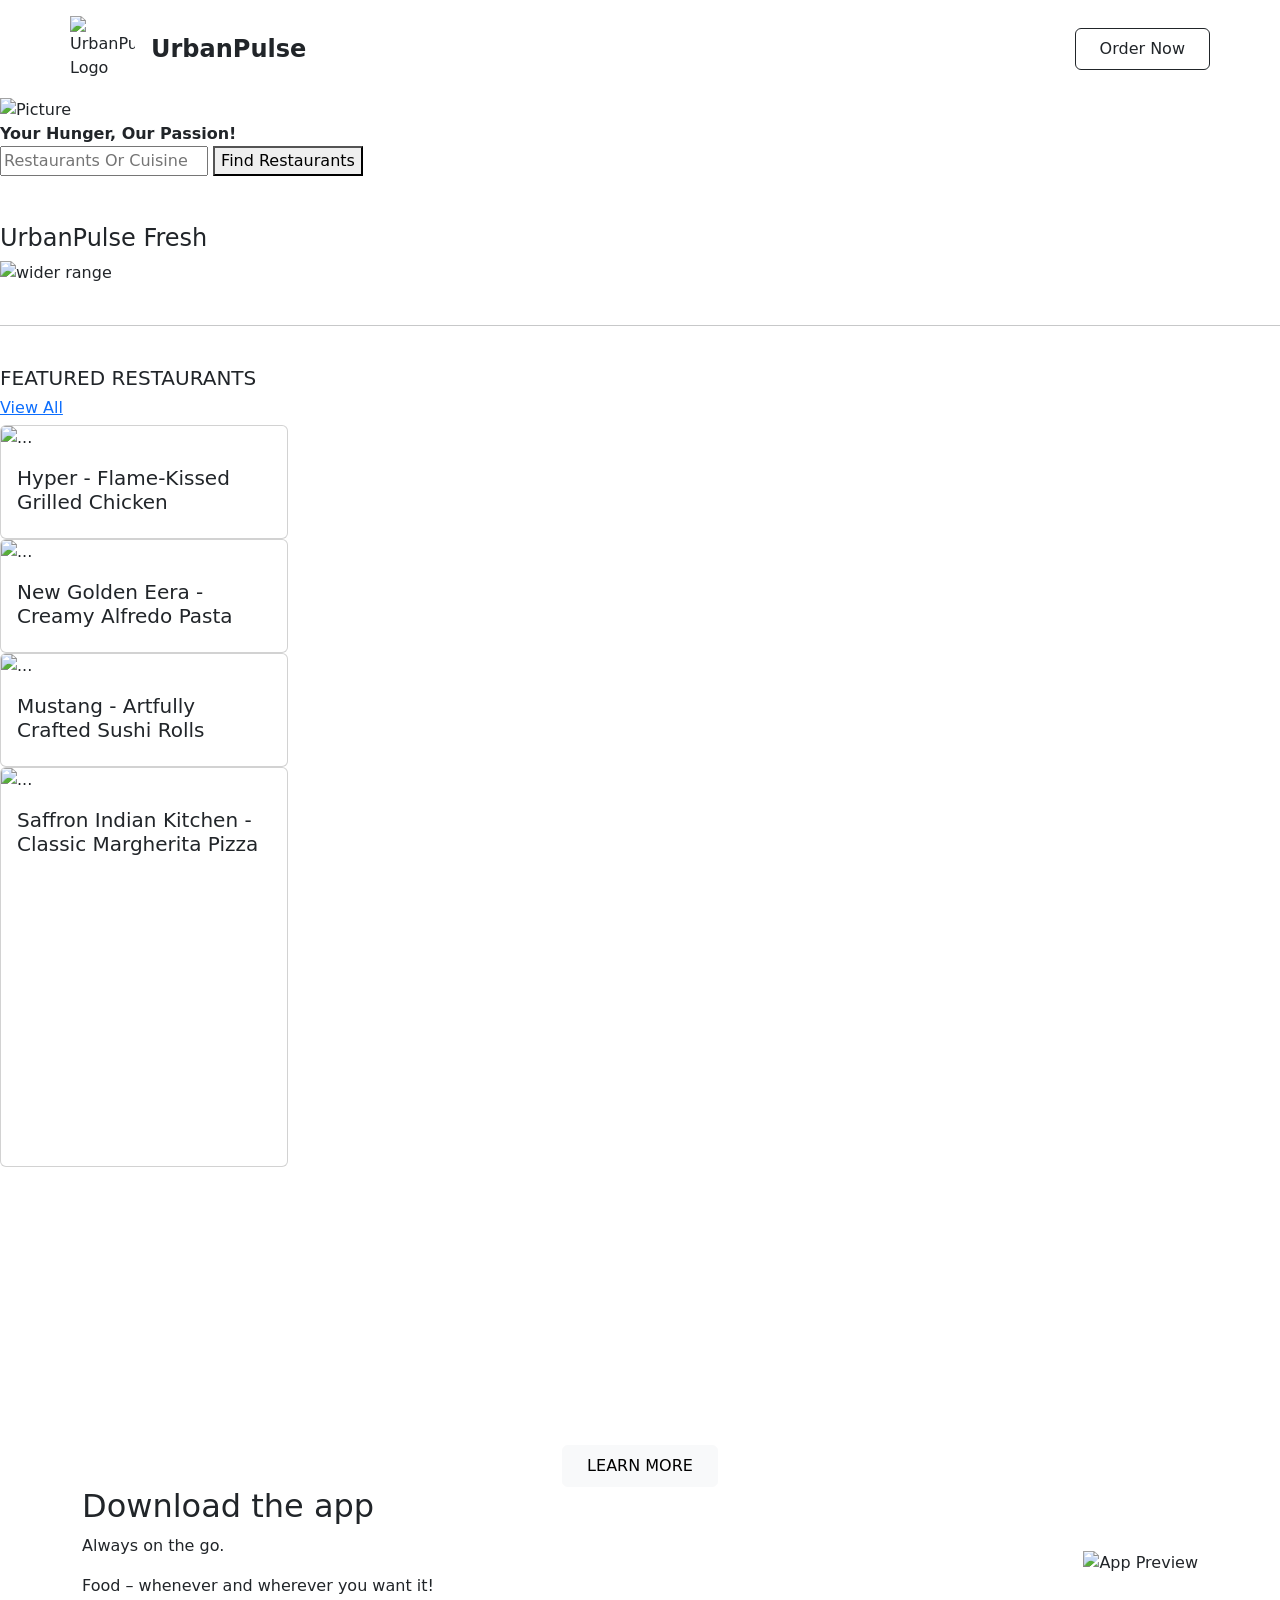
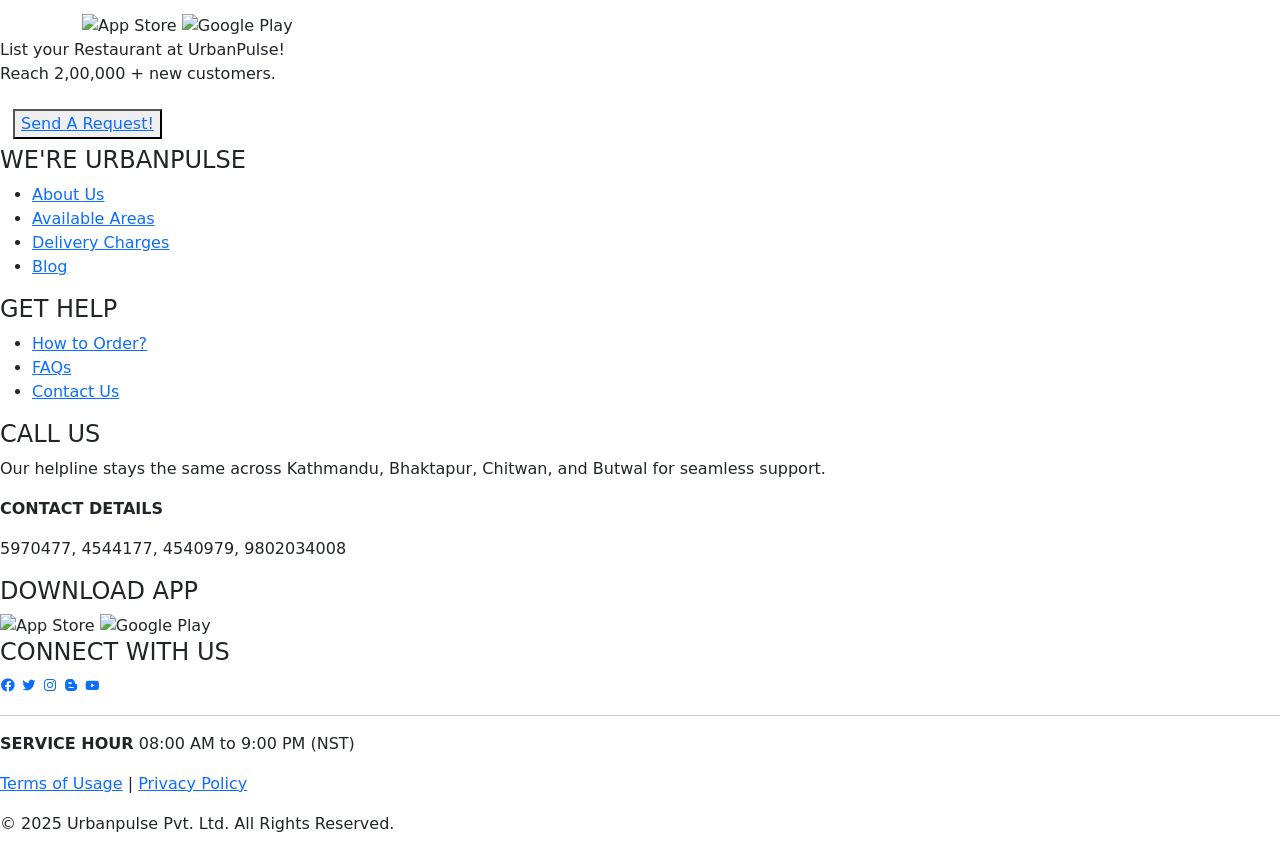
==== index.html @ a92805ea "push" ====
<!DOCTYPE html>
<html lang="en">

<head>
  <meta charset="UTF-8">
  <meta name="viewport" content="width=device-width, initial-scale=1.0">
  <title>UrbanPulse</title>
  <link rel="stylesheet" href="style.css">

  <!-- Box Icons CDN -->
  <link href='https://unpkg.com/boxicons@2.1.4/css/boxicons.min.css' rel='stylesheet'>

  <!-- Bootstrap CSS -->
  <link href="https://cdn.jsdelivr.net/npm/bootstrap@5.3.3/dist/css/bootstrap.min.css" rel="stylesheet"
    integrity="sha384-QWTKZyjpPEjISv5WaRU9OFeRpok6YctnYmDr5pNlyT2bRjXh0JMhjY6hW+ALEwIH" crossorigin="anonymous">

  <!-- Google Fonts: Winky Sans -->
  <link rel="preconnect" href="https://fonts.googleapis.com">
  <link rel="preconnect" href="https://fonts.gstatic.com" crossorigin>
  <link href="https://fonts.googleapis.com/css2?family=Winky+Sans:ital,wght@0,300..900;1,300..900&display=swap"
    rel="stylesheet">
</head>

<body>

  <!-- Header/Navbar Start -->
  <header class="headd">
    <div class="navbar container d-flex justify-content-between align-items-center py-3">
      <div class="logo d-flex align-items-center gap-3">
        <img src="img/up.png" alt="UrbanPulse Logo" style="height: 65px; width: 65px;">
        <span class="fw-bold fs-4 text-dark">UrbanPulse</span>
      </div>
      <a href="ordernow.php" class="btn btn-outline-dark px-4 py-2 text-decoration-none">Order Now</a>
    </div>
  </header>
  <!-- Header/Navbar End -->

  <!-- Hero Section with Search Input -->
  <div class="picsearch">
    <img src="img/pic1.jpg" alt="Picture">
    <div class="pp">
      <b>Your Hunger, Our Passion!</b>
    </div>
    <div class="text">
      <input type="text" placeholder="Restaurants Or Cuisine">
      <button>Find Restaurants</button>
    </div>
  </div>
  <!-- Hero/Search Section End -->

  <br><br>

  <!-- UrbanPulse Fresh Banner Start -->
  <div class="fresh">
    <h4>UrbanPulse Fresh</h4>
    <div class="choices">
      <img src="img/Untitled.png" alt="wider range">
    </div>
  </div>
  <!-- UrbanPulse Fresh Banner End -->

  <br>
  <hr><br>

  <!-- Featured Restaurants Header -->
  <div class="hee">
    <h5>FEATURED RESTAURANTS</h5>
    <h6><a href="#">View All</a></h6>
  </div>

  <!-- Featured Restaurants Grid Start -->
  <div class="hero">
    <div class="card" style="width: 18rem;">
      <img src="img/restruation.webp" class="card-img-top" alt="...">
      <div class="card-body">
        <h5 class="card-title">Hyper - Flame-Kissed Grilled Chicken</h5>
      </div>
    </div>

    <div class="card" style="width: 18rem;">
      <img src="img/pasta.webp" class="card-img-top" alt="...">
      <div class="card-body">
        <h5 class="card-title">New Golden Eera - Creamy Alfredo Pasta</h5>
      </div>
    </div>

    <div class="card" style="width: 18rem;">
      <img src="img/sushiroll.webp" class="card-img-top" alt="...">
      <div class="card-body">
        <h5 class="card-title">Mustang - Artfully Crafted Sushi Rolls</h5>
      </div>
    </div>

    <div class="card" style="width: 18rem; height: 400px;">
      <img src="img/MargheritaPizza.webp" class="card-img-top" alt="...">
      <div class="card-body">
        <h5 class="card-title">Saffron Indian Kitchen - Classic Margherita Pizza</h5>
      </div>
    </div>
  </div>
  <br><br>
  <!-- Featured Restaurants Grid End -->

  <!-- About Us Section Start -->
  <section class="about-section text-white d-flex align-items-center" id="about">
    <div class="container text-center">
      <h2 class="fw-bold mb-4">About Us</h2>
      <p class="lead">
        UrbanPulse is the fastest, easiest and most convenient way to enjoy the best food of your favourite restaurants
        at home, at the office or wherever you want to.
      </p>
      <p class="lead">
        We know that your time is valuable and sometimes every minute in the day counts. That’s why we deliver! So you
        can
        spend more time doing the things you love.
      </p>
      <a href="#" class="btn btn-light mt-3 px-4 py-2">LEARN MORE</a>
    </div>
  </section>
  <!-- About Us Section End -->

  <!-- Download The App Section Start -->
  <section class="download-app-section">
    <div class="container d-flex align-items-center justify-content-between flex-wrap">
      <!-- Left Side Text Content -->
      <div class="text-content">
        <h2>Download the app</h2>
        <p>Always on the go.</p>
        <p>Food – whenever and wherever you want it!</p>
        <div class="store-buttons">
          <img src="img/appstore.png" alt="App Store">
          <img src="img/googleplay.png" alt="Google Play">
        </div>
      </div>
      <!-- Right Side App Preview -->
      <div class="app-preview">
        <img src="img/app-preview.png" alt="App Preview">
      </div>
    </div>
  </section>
  <!-- Download The App Section End -->

  <!-- List Your Restaurant Call to Action Start -->
  <div class="list">
    <div class="list1">
      <p>List your Restaurant at UrbanPulse! <br>
        Reach 2,00,000 + new customers.</p>
    </div>
    <!-- CTA Button -->
    <div class="btn">
      <button>
        <a href="mailto:support@example.com?subject=Request%20for%20Assistance&body=Hello,%0D%0A%0D%0AI need help with..."
          class="email">
          Send A Request!
        </a>
      </button>
    </div>
  </div>
  <!-- List Your Restaurant Section End -->

  <!-- Footer Start -->
  <footer>
    <div class="footer-container">
      <!-- Column 1 -->
      <div class="footer-column">
        <h4>WE'RE URBANPULSE</h4>
        <ul>
          <li><a href="#">About Us</a></li>
          <li><a href="#">Available Areas</a></li>
          <li><a href="#">Delivery Charges</a></li>
          <li><a href="#">Blog</a></li>
        </ul>
      </div>
      <!-- Column 2 -->
      <div class="footer-column">
        <h4>GET HELP</h4>
        <ul>
          <li><a href="#">How to Order?</a></li>
          <li><a href="#">FAQs</a></li>
          <li><a href="#">Contact Us</a></li>
        </ul>
      </div>
      <!-- Column 3 -->
      <div class="footer-column">
        <h4>CALL US</h4>
        <p>Our helpline stays the same across Kathmandu, Bhaktapur, Chitwan, and Butwal for seamless support.</p>
        <p><strong>CONTACT DETAILS</strong></p>
        <p>5970477, 4544177, 4540979, 9802034008</p>
      </div>
      <!-- Column 4 -->
      <div class="footer-column">
        <h4>DOWNLOAD APP</h4>
        <div class="download-buttons">
          <img src="img/appstore.png" alt="App Store">
          <img src="img/googleplay.png" alt="Google Play">
        </div>
        <h4>CONNECT WITH US</h4>
        <div class="social-icons">
          <a href="https://www.facebook.com/rajan21045/" target="_blank"><i class="bx bxl-facebook-circle"></i></a>
          <a href="#"><i class="bx bxl-twitter"></i></a>
          <a href="#"><i class="bx bxl-instagram"></i></a>
          <a href="https://rajanp21045.blogspot.com/" target="_blank"><i class="bx bxl-blogger"></i></a>
          <a href="https://www.youtube.com/@prabinpoudel8320" target="_blank"><i class="bx bxl-youtube"></i></a>
        </div>
      </div>
    </div>

    <hr>

    <!-- Footer Bottom -->
    <div class="footer-bottom">
      <p><strong>SERVICE HOUR</strong> 08:00 AM to 9:00 PM (NST)</p>
      <p><a href="#">Terms of Usage</a> | <a href="#">Privacy Policy</a></p>
      <p>© 2025 Urbanpulse Pvt. Ltd. All Rights Reserved.</p>
    </div>
  </footer>
  <!-- Footer End -->

  <!-- JavaScript -->
  <script src="script.js"></script>
</body>

</html>
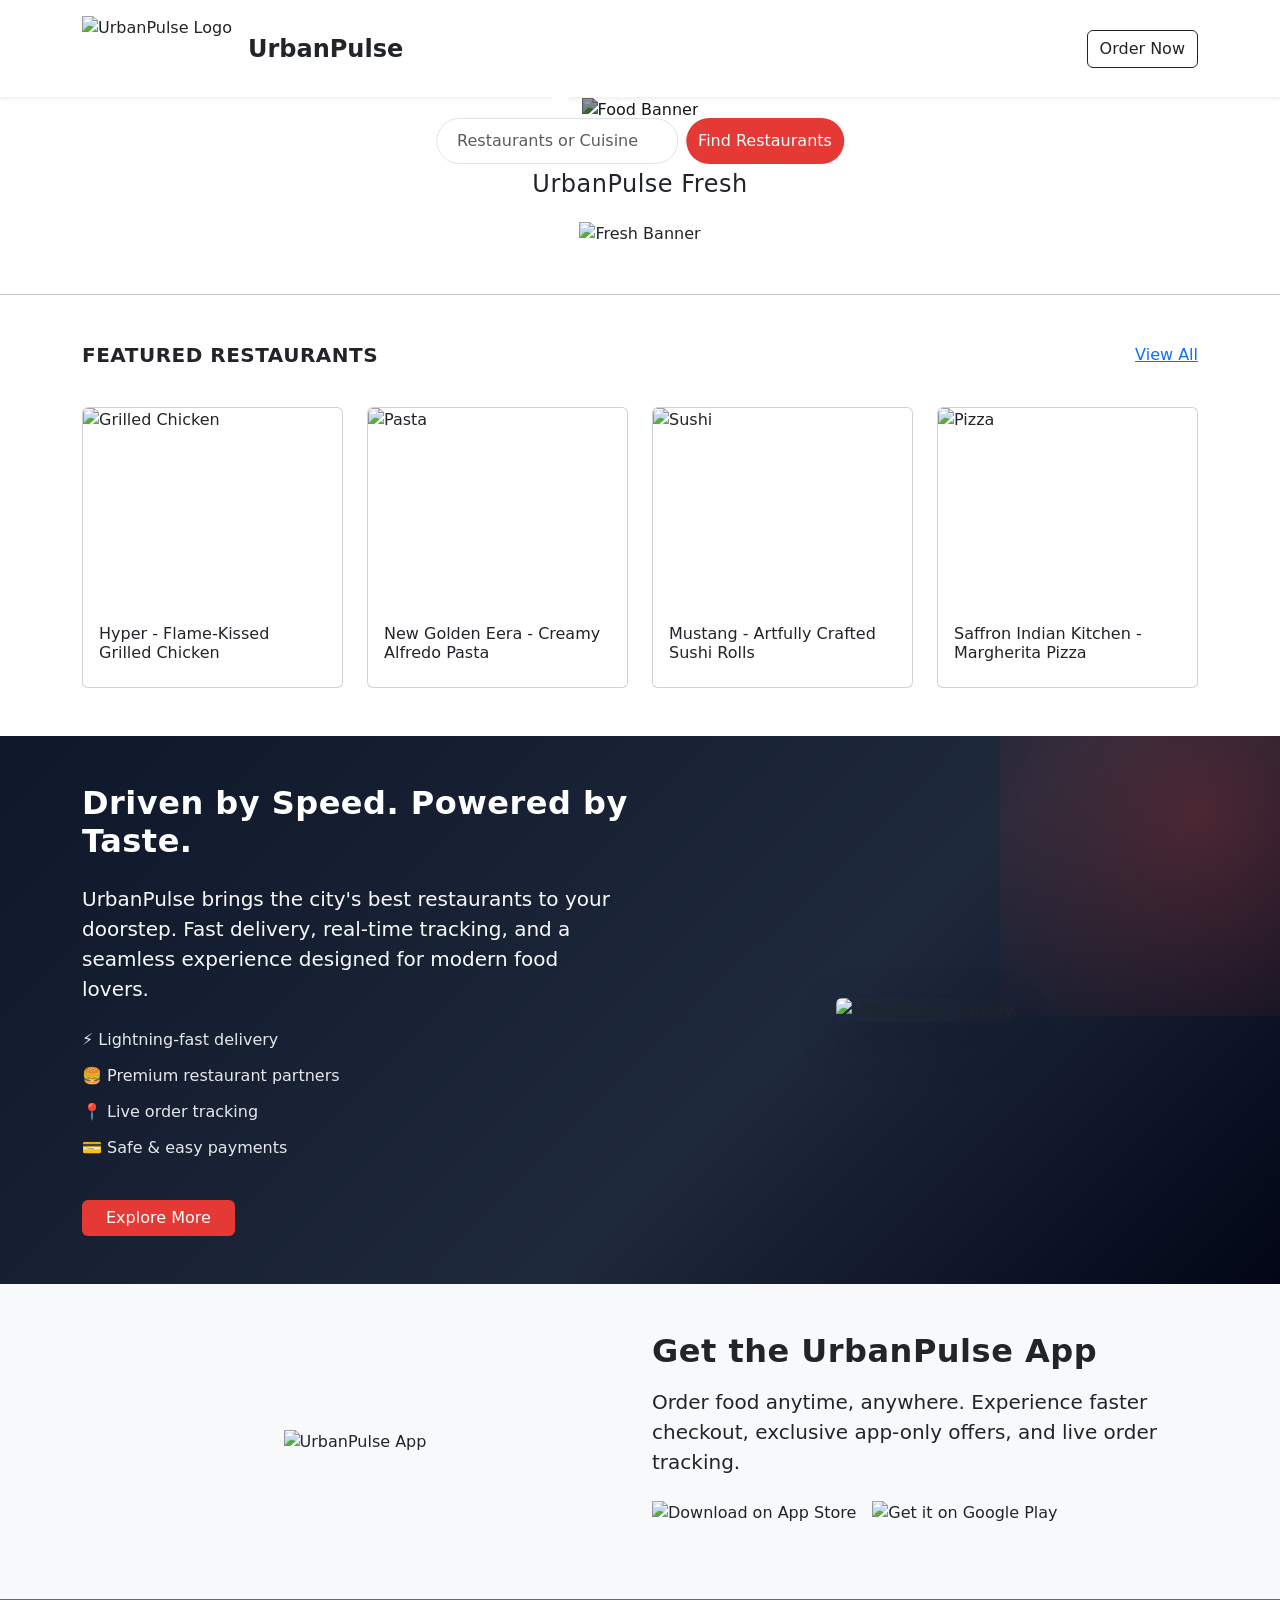
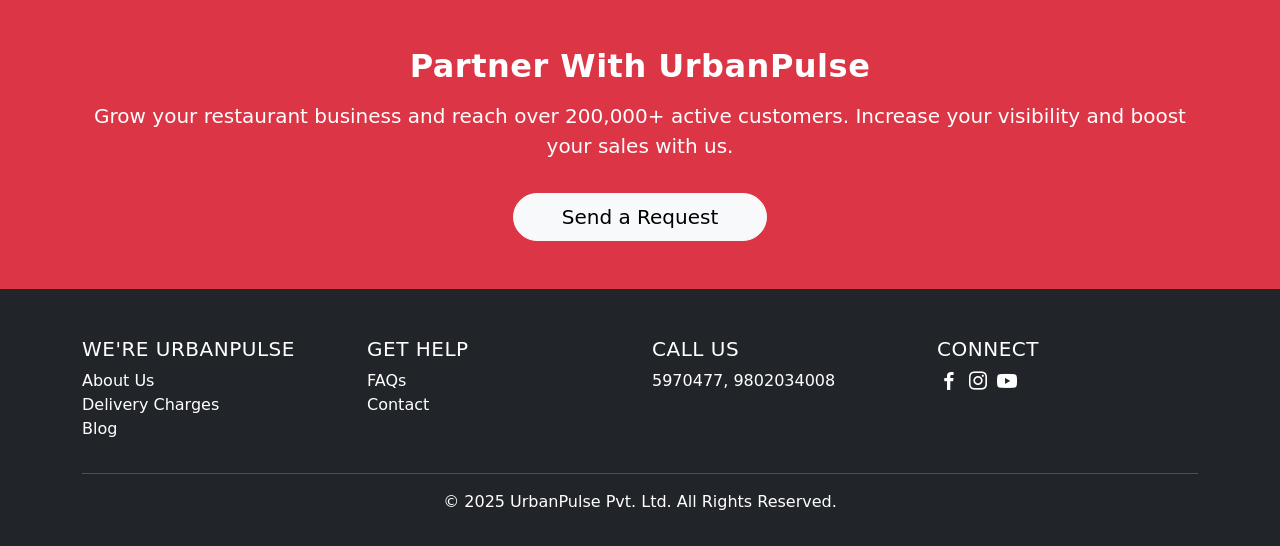
==== commit fe6cb476: "push" ====
--- a/index.html
+++ b/index.html
@@ -5,218 +5,230 @@
   <meta charset="UTF-8">
   <meta name="viewport" content="width=device-width, initial-scale=1.0">
   <title>UrbanPulse</title>
+
   <link rel="stylesheet" href="style.css">
 
-  <!-- Box Icons CDN -->
+  <!-- Box Icons -->
   <link href='https://unpkg.com/boxicons@2.1.4/css/boxicons.min.css' rel='stylesheet'>
 
-  <!-- Bootstrap CSS -->
-  <link href="https://cdn.jsdelivr.net/npm/bootstrap@5.3.3/dist/css/bootstrap.min.css" rel="stylesheet"
-    integrity="sha384-QWTKZyjpPEjISv5WaRU9OFeRpok6YctnYmDr5pNlyT2bRjXh0JMhjY6hW+ALEwIH" crossorigin="anonymous">
-
-  <!-- Google Fonts: Winky Sans -->
-  <link rel="preconnect" href="https://fonts.googleapis.com">
-  <link rel="preconnect" href="https://fonts.gstatic.com" crossorigin>
-  <link href="https://fonts.googleapis.com/css2?family=Winky+Sans:ital,wght@0,300..900;1,300..900&display=swap"
-    rel="stylesheet">
+  <!-- Bootstrap -->
+  <link href="https://cdn.jsdelivr.net/npm/bootstrap@5.3.3/dist/css/bootstrap.min.css" rel="stylesheet">
+
+  <!-- Google Font -->
+  <link href="https://fonts.googleapis.com/css2?family=Winky+Sans:wght@300;400;600;700&display=swap" rel="stylesheet">
 </head>
 
 <body>
 
-  <!-- Header/Navbar Start -->
-  <header class="headd">
-    <div class="navbar container d-flex justify-content-between align-items-center py-3">
-      <div class="logo d-flex align-items-center gap-3">
-        <img src="img/up.png" alt="UrbanPulse Logo" style="height: 65px; width: 65px;">
-        <span class="fw-bold fs-4 text-dark">UrbanPulse</span>
-      </div>
-      <a href="ordernow.php" class="btn btn-outline-dark px-4 py-2 text-decoration-none">Order Now</a>
+  <!-- Navbar -->
+  <header class="bg-white shadow-sm">
+    <div class="container d-flex justify-content-between align-items-center py-3">
+      <div class="d-flex align-items-center gap-3">
+        <img src="img/up.png" alt="UrbanPulse Logo" height="65">
+        <span class="fw-bold fs-4">UrbanPulse</span>
+      </div>
+      <a href="ordernow.php" class="btn btn-outline-dark">Order Now</a>
     </div>
   </header>
-  <!-- Header/Navbar End -->
-
-  <!-- Hero Section with Search Input -->
-  <div class="picsearch">
-    <img src="img/pic1.jpg" alt="Picture">
-    <div class="pp">
-      <b>Your Hunger, Our Passion!</b>
-    </div>
-    <div class="text">
-      <input type="text" placeholder="Restaurants Or Cuisine">
-      <button>Find Restaurants</button>
-    </div>
+
+  <!-- Hero -->
+  <section class="picsearch text-center position-relative">
+    <img src="img/pic1.jpg" class="img-fluid w-100" alt="Food Banner">
+
+    <div class="position-absolute top-50 start-50 translate-middle text-white">
+      <h2 class="fw-bold">Your Hunger, Our Passion!</h2>
+
+      <div class="mt-3 d-flex gap-2 justify-content-center">
+        <input type="text" class="form-control w-auto" placeholder="Restaurants or Cuisine">
+        <button class="btn btn-dark">Find Restaurants</button>
+      </div>
+    </div>
+  </section>
+
+  <!-- Fresh Banner -->
+  <div class="container text-center my-5">
+    <h4>UrbanPulse Fresh</h4>
+    <img src="img/Untitled.png" class="img-fluid mt-3" alt="Fresh Banner">
   </div>
-  <!-- Hero/Search Section End -->
-
-  <br><br>
-
-  <!-- UrbanPulse Fresh Banner Start -->
-  <div class="fresh">
-    <h4>UrbanPulse Fresh</h4>
-    <div class="choices">
-      <img src="img/Untitled.png" alt="wider range">
+
+  <hr>
+
+  <!-- Featured -->
+  <div class="container my-5">
+    <div class="d-flex justify-content-between">
+      <h5 class="fw-bold">FEATURED RESTAURANTS</h5>
+      <a href="#">View All</a>
+    </div>
+
+    <div class="row g-4 mt-2">
+
+      <div class="col-md-3">
+        <div class="card h-100">
+          <img src="img/restruation.webp" class="card-img-top" alt="Grilled Chicken">
+          <div class="card-body">
+            <h6>Hyper - Flame-Kissed Grilled Chicken</h6>
+          </div>
+        </div>
+      </div>
+
+      <div class="col-md-3">
+        <div class="card h-100">
+          <img src="img/pasta.webp" class="card-img-top" alt="Pasta">
+          <div class="card-body">
+            <h6>New Golden Eera - Creamy Alfredo Pasta</h6>
+          </div>
+        </div>
+      </div>
+
+      <div class="col-md-3">
+        <div class="card h-100">
+          <img src="img/sushiroll.webp" class="card-img-top" alt="Sushi">
+          <div class="card-body">
+            <h6>Mustang - Artfully Crafted Sushi Rolls</h6>
+          </div>
+        </div>
+      </div>
+
+      <div class="col-md-3">
+        <div class="card h-100">
+          <img src="img/MargheritaPizza.webp" class="card-img-top" alt="Pizza">
+          <div class="card-body">
+            <h6>Saffron Indian Kitchen - Margherita Pizza</h6>
+          </div>
+        </div>
+      </div>
+
     </div>
   </div>
-  <!-- UrbanPulse Fresh Banner End -->
-
-  <br>
-  <hr><br>
-
-  <!-- Featured Restaurants Header -->
-  <div class="hee">
-    <h5>FEATURED RESTAURANTS</h5>
-    <h6><a href="#">View All</a></h6>
-  </div>
-
-  <!-- Featured Restaurants Grid Start -->
-  <div class="hero">
-    <div class="card" style="width: 18rem;">
-      <img src="img/restruation.webp" class="card-img-top" alt="...">
-      <div class="card-body">
-        <h5 class="card-title">Hyper - Flame-Kissed Grilled Chicken</h5>
-      </div>
-    </div>
-
-    <div class="card" style="width: 18rem;">
-      <img src="img/pasta.webp" class="card-img-top" alt="...">
-      <div class="card-body">
-        <h5 class="card-title">New Golden Eera - Creamy Alfredo Pasta</h5>
-      </div>
-    </div>
-
-    <div class="card" style="width: 18rem;">
-      <img src="img/sushiroll.webp" class="card-img-top" alt="...">
-      <div class="card-body">
-        <h5 class="card-title">Mustang - Artfully Crafted Sushi Rolls</h5>
-      </div>
-    </div>
-
-    <div class="card" style="width: 18rem; height: 400px;">
-      <img src="img/MargheritaPizza.webp" class="card-img-top" alt="...">
-      <div class="card-body">
-        <h5 class="card-title">Saffron Indian Kitchen - Classic Margherita Pizza</h5>
-      </div>
-    </div>
-  </div>
-  <br><br>
-  <!-- Featured Restaurants Grid End -->
-
-  <!-- About Us Section Start -->
-  <section class="about-section text-white d-flex align-items-center" id="about">
-    <div class="container text-center">
-      <h2 class="fw-bold mb-4">About Us</h2>
+
+  <!-- ================= ABOUT US SECTION ================= -->
+  <section class="about-modern py-5">
+    <div class="container">
+      <div class="row align-items-center">
+
+        <!-- Left Content -->
+        <div class="col-lg-6">
+          <h2 class="fw-bold mb-4 text-white">Driven by Speed. Powered by Taste.</h2>
+
+          <p class="text-light lead">
+            UrbanPulse brings the city's best restaurants to your doorstep.
+            Fast delivery, real-time tracking, and a seamless experience
+            designed for modern food lovers.
+          </p>
+
+          <ul class="about-features mt-4">
+            <li>⚡ Lightning-fast delivery</li>
+            <li>🍔 Premium restaurant partners</li>
+            <li>📍 Live order tracking</li>
+            <li>💳 Safe & easy payments</li>
+          </ul>
+
+          <a href="#" class="btn btn-danger mt-4 px-4">
+            Explore More
+          </a>
+        </div>
+
+        <!-- Right Image -->
+        <div class="col-lg-6 text-center mt-4 mt-lg-0">
+          <img src="img/delivery.png" class="img-fluid rounded shadow-lg" alt="UrbanPulse Delivery">
+        </div>
+
+      </div>
+    </div>
+  </section>
+
+
+
+  <!-- ================= DOWNLOAD APP SECTION ================= -->
+  <section class="py-5 bg-light">
+    <div class="container">
+      <div class="row align-items-center">
+
+        <!-- App Preview -->
+        <div class="col-lg-6 text-center mb-4 mb-lg-0">
+          <img src="img/app-preview.png" alt="UrbanPulse App" class="img-fluid" style="max-width:320px;">
+        </div>
+
+        <!-- Text Content -->
+        <div class="col-lg-6">
+          <h2 class="fw-bold mb-3">Get the UrbanPulse App</h2>
+          <p class="lead">
+            Order food anytime, anywhere. Experience faster checkout,
+            exclusive app-only offers, and live order tracking.
+          </p>
+
+          <div class="d-flex gap-3 mt-4">
+            <img src="img/appstore.png" alt="Download on App Store" height="50">
+            <img src="img/googleplay.png" alt="Get it on Google Play" height="50">
+          </div>
+        </div>
+
+      </div>
+    </div>
+  </section>
+
+
+
+  <!-- ================= RESTAURANT PARTNER CTA ================= -->
+  <section class="py-5 bg-danger text-white text-center">
+    <div class="container">
+      <h2 class="fw-bold mb-3">Partner With UrbanPulse</h2>
       <p class="lead">
-        UrbanPulse is the fastest, easiest and most convenient way to enjoy the best food of your favourite restaurants
-        at home, at the office or wherever you want to.
+        Grow your restaurant business and reach over 200,000+ active customers.
+        Increase your visibility and boost your sales with us.
       </p>
-      <p class="lead">
-        We know that your time is valuable and sometimes every minute in the day counts. That’s why we deliver! So you
-        can
-        spend more time doing the things you love.
-      </p>
-      <a href="#" class="btn btn-light mt-3 px-4 py-2">LEARN MORE</a>
-    </div>
-  </section>
-  <!-- About Us Section End -->
-
-  <!-- Download The App Section Start -->
-  <section class="download-app-section">
-    <div class="container d-flex align-items-center justify-content-between flex-wrap">
-      <!-- Left Side Text Content -->
-      <div class="text-content">
-        <h2>Download the app</h2>
-        <p>Always on the go.</p>
-        <p>Food – whenever and wherever you want it!</p>
-        <div class="store-buttons">
-          <img src="img/appstore.png" alt="App Store">
-          <img src="img/googleplay.png" alt="Google Play">
-        </div>
-      </div>
-      <!-- Right Side App Preview -->
-      <div class="app-preview">
-        <img src="img/app-preview.png" alt="App Preview">
-      </div>
-    </div>
-  </section>
-  <!-- Download The App Section End -->
-
-  <!-- List Your Restaurant Call to Action Start -->
-  <div class="list">
-    <div class="list1">
-      <p>List your Restaurant at UrbanPulse! <br>
-        Reach 2,00,000 + new customers.</p>
-    </div>
-    <!-- CTA Button -->
-    <div class="btn">
-      <button>
-        <a href="mailto:support@example.com?subject=Request%20for%20Assistance&body=Hello,%0D%0A%0D%0AI need help with..."
-          class="email">
-          Send A Request!
-        </a>
-      </button>
-    </div>
-  </div>
-  <!-- List Your Restaurant Section End -->
-
-  <!-- Footer Start -->
-  <footer>
-    <div class="footer-container">
-      <!-- Column 1 -->
-      <div class="footer-column">
-        <h4>WE'RE URBANPULSE</h4>
-        <ul>
-          <li><a href="#">About Us</a></li>
-          <li><a href="#">Available Areas</a></li>
-          <li><a href="#">Delivery Charges</a></li>
-          <li><a href="#">Blog</a></li>
-        </ul>
-      </div>
-      <!-- Column 2 -->
-      <div class="footer-column">
-        <h4>GET HELP</h4>
-        <ul>
-          <li><a href="#">How to Order?</a></li>
-          <li><a href="#">FAQs</a></li>
-          <li><a href="#">Contact Us</a></li>
-        </ul>
-      </div>
-      <!-- Column 3 -->
-      <div class="footer-column">
-        <h4>CALL US</h4>
-        <p>Our helpline stays the same across Kathmandu, Bhaktapur, Chitwan, and Butwal for seamless support.</p>
-        <p><strong>CONTACT DETAILS</strong></p>
-        <p>5970477, 4544177, 4540979, 9802034008</p>
-      </div>
-      <!-- Column 4 -->
-      <div class="footer-column">
-        <h4>DOWNLOAD APP</h4>
-        <div class="download-buttons">
-          <img src="img/appstore.png" alt="App Store">
-          <img src="img/googleplay.png" alt="Google Play">
-        </div>
-        <h4>CONNECT WITH US</h4>
-        <div class="social-icons">
-          <a href="https://www.facebook.com/rajan21045/" target="_blank"><i class="bx bxl-facebook-circle"></i></a>
-          <a href="#"><i class="bx bxl-twitter"></i></a>
-          <a href="#"><i class="bx bxl-instagram"></i></a>
-          <a href="https://rajanp21045.blogspot.com/" target="_blank"><i class="bx bxl-blogger"></i></a>
-          <a href="https://www.youtube.com/@prabinpoudel8320" target="_blank"><i class="bx bxl-youtube"></i></a>
-        </div>
-      </div>
-    </div>
-
-    <hr>
-
-    <!-- Footer Bottom -->
-    <div class="footer-bottom">
-      <p><strong>SERVICE HOUR</strong> 08:00 AM to 9:00 PM (NST)</p>
-      <p><a href="#">Terms of Usage</a> | <a href="#">Privacy Policy</a></p>
-      <p>© 2025 Urbanpulse Pvt. Ltd. All Rights Reserved.</p>
+
+      <a href="mailto:support@example.com?subject=Restaurant Partnership Request"
+        class="btn btn-light btn-lg mt-3 px-5">
+        Send a Request
+      </a>
+    </div>
+  </section>
+
+  <!-- Footer -->
+  <footer class="bg-dark text-white pt-5">
+    <div class="container">
+      <div class="row">
+
+        <div class="col-md-3">
+          <h5>WE'RE URBANPULSE</h5>
+          <ul class="list-unstyled">
+            <li><a href="#" class="text-white">About Us</a></li>
+            <li><a href="#" class="text-white">Delivery Charges</a></li>
+            <li><a href="#" class="text-white">Blog</a></li>
+          </ul>
+        </div>
+
+        <div class="col-md-3">
+          <h5>GET HELP</h5>
+          <ul class="list-unstyled">
+            <li><a href="#" class="text-white">FAQs</a></li>
+            <li><a href="#" class="text-white">Contact</a></li>
+          </ul>
+        </div>
+
+        <div class="col-md-3">
+          <h5>CALL US</h5>
+          <p>5970477, 9802034008</p>
+        </div>
+
+        <div class="col-md-3">
+          <h5>CONNECT</h5>
+          <a href="#"><i class="bx bxl-facebook text-white fs-4"></i></a>
+          <a href="#"><i class="bx bxl-instagram text-white fs-4"></i></a>
+          <a href="#"><i class="bx bxl-youtube text-white fs-4"></i></a>
+        </div>
+
+      </div>
+
+      <hr class="border-light">
+
+      <div class="text-center pb-3">
+        <p>© 2025 UrbanPulse Pvt. Ltd. All Rights Reserved.</p>
+      </div>
     </div>
   </footer>
-  <!-- Footer End -->
-
-  <!-- JavaScript -->
+
   <script src="script.js"></script>
 </body>
 
--- a/style.css
+++ b/style.css
@@ -0,0 +1,167 @@
+/* ================= GLOBAL BRAND SETTINGS ================= */
+
+body {
+  font-family: 'Winky Sans', sans-serif;
+  background-color: #f8f9fa;
+  margin: 0;
+  padding: 0;
+}
+
+h1, h2, h3, h4, h5 {
+  letter-spacing: 0.5px;
+}
+
+/* Brand Colors */
+:root {
+  --primary-red: #E53935;
+  --dark-bg: #0F172A;
+  --deep-dark: #1E293B;
+  --soft-light: #E5E7EB;
+}
+
+/* ================= HERO SECTION ================= */
+
+.picsearch {
+  position: relative;
+}
+
+.picsearch img {
+  height: 550px;
+  object-fit: cover;
+  filter: brightness(60%);
+}
+
+.picsearch h2 {
+  font-size: 2.5rem;
+}
+
+.picsearch input {
+  border-radius: 30px;
+  padding: 10px 20px;
+}
+
+.picsearch button {
+  border-radius: 30px;
+  background-color: var(--primary-red);
+  border: none;
+}
+
+.picsearch button:hover {
+  background-color: #c62828;
+}
+
+/* ================= FEATURED CARDS ================= */
+
+.card {
+  transition: all 0.3s ease;
+  border: none;
+  border-radius: 15px;
+  overflow: hidden;
+}
+
+.card:hover {
+  transform: translateY(-8px);
+  box-shadow: 0 10px 30px rgba(0,0,0,0.15);
+}
+
+.card img {
+  height: 200px;
+  object-fit: cover;
+}
+
+/* ================= ABOUT SECTION ================= */
+
+.about-modern {
+  background: linear-gradient(
+    135deg,
+    var(--dark-bg) 0%,
+    var(--deep-dark) 60%,
+    #020617 100%
+  );
+  position: relative;
+  overflow: hidden;
+}
+
+.about-modern::before {
+  content: "";
+  position: absolute;
+  width: 400px;
+  height: 400px;
+  background: radial-gradient(circle, rgba(229,57,53,0.25), transparent);
+  top: -120px;
+  right: -120px;
+}
+
+.about-modern h2 {
+  color: white;
+}
+
+.about-modern p {
+  color: var(--soft-light);
+}
+
+.about-features {
+  list-style: none;
+  padding: 0;
+}
+
+.about-features li {
+  color: var(--soft-light);
+  margin-bottom: 12px;
+  font-size: 16px;
+}
+
+/* About Button */
+.about-modern .btn-danger {
+  background: var(--primary-red);
+  border: none;
+  transition: 0.3s;
+}
+
+.about-modern .btn-danger:hover {
+  background: #c62828;
+  transform: translateY(-3px);
+  box-shadow: 0 8px 20px rgba(229,57,53,0.4);
+}
+
+/* ================= DOWNLOAD SECTION ================= */
+
+.bg-light {
+  background-color: #f8f9fa !important;
+}
+
+/* ================= CTA SECTION ================= */
+
+.bg-danger {
+  background-color: var(--primary-red) !important;
+}
+
+.bg-danger .btn-light {
+  transition: 0.3s;
+  border-radius: 30px;
+}
+
+.bg-danger .btn-light:hover {
+  background-color: white;
+  transform: scale(1.05);
+  box-shadow: 0 8px 20px rgba(0,0,0,0.2);
+}
+
+/* ================= FOOTER ================= */
+
+footer {
+  background-color: var(--dark-bg);
+}
+
+footer a {
+  text-decoration: none;
+  transition: 0.3s;
+}
+
+footer a:hover {
+  color: var(--primary-red) !important;
+}
+
+footer hr {
+  opacity: 0.2;
+}
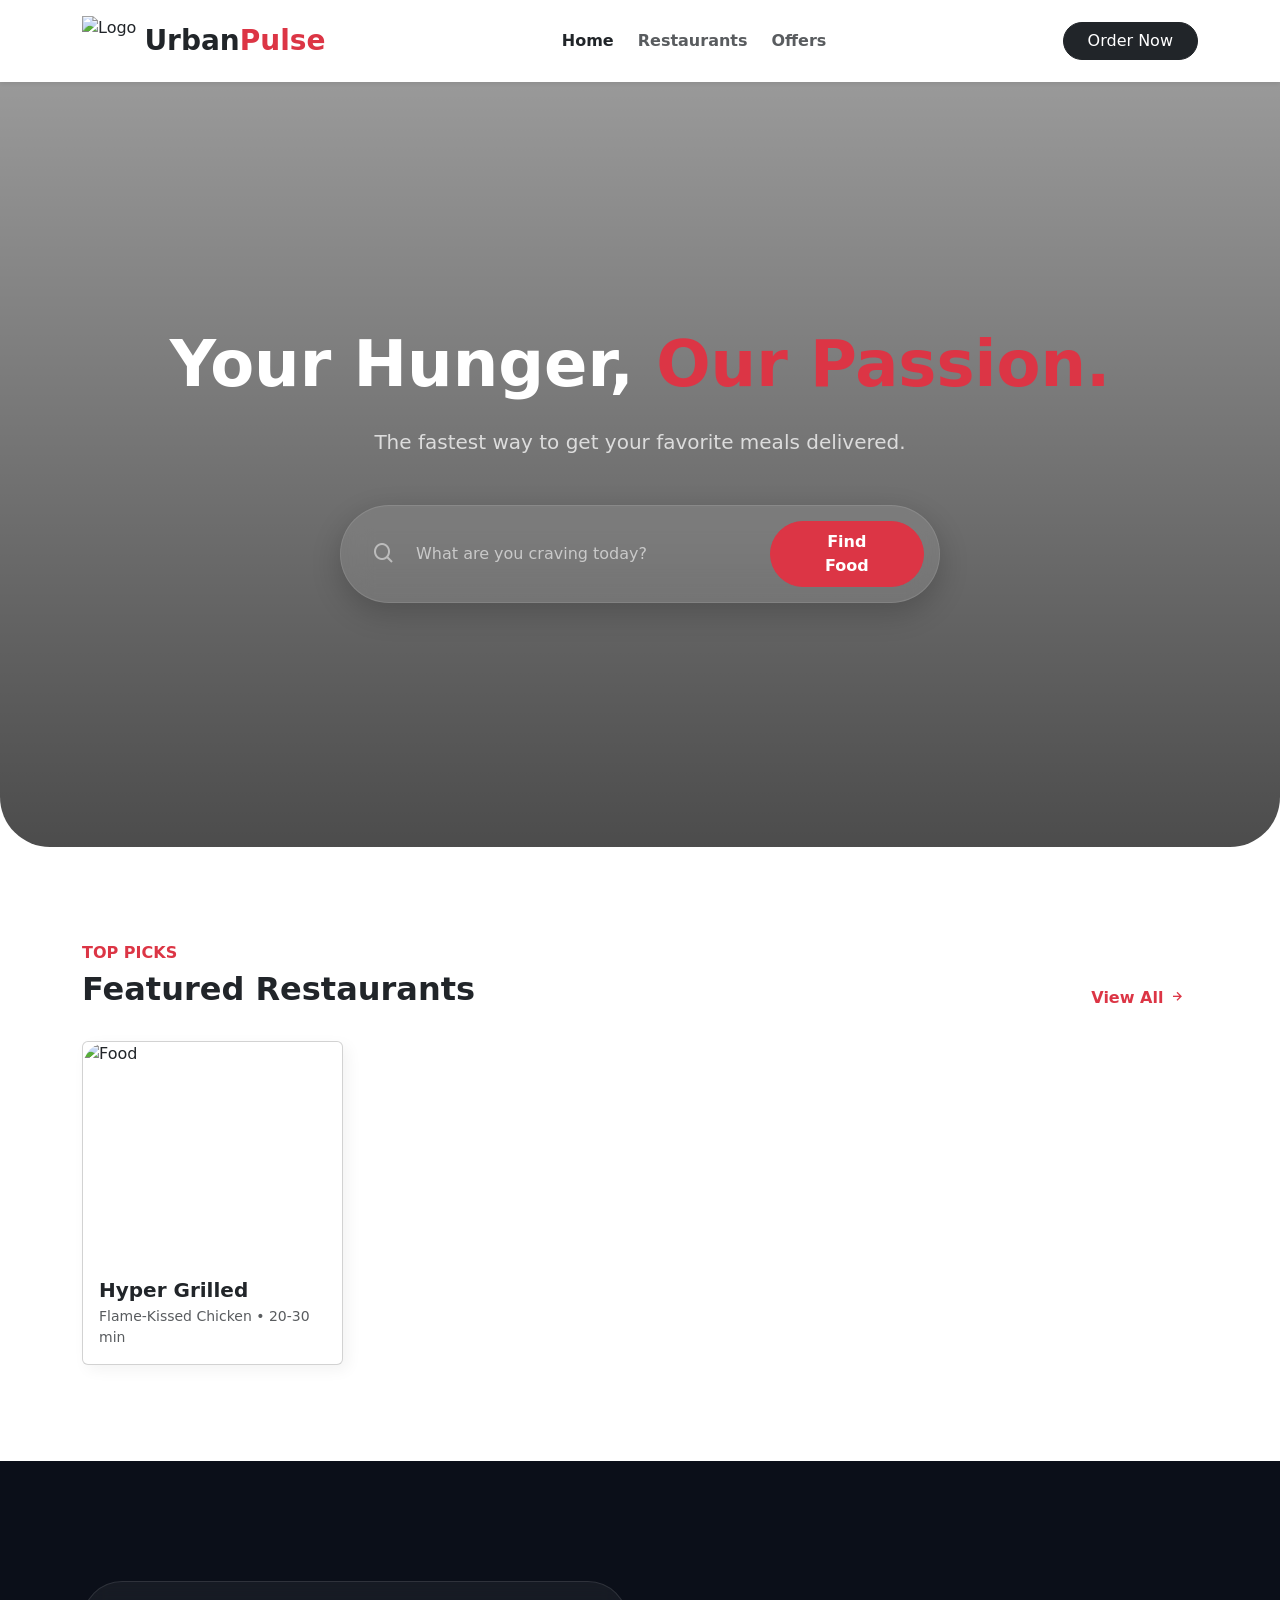
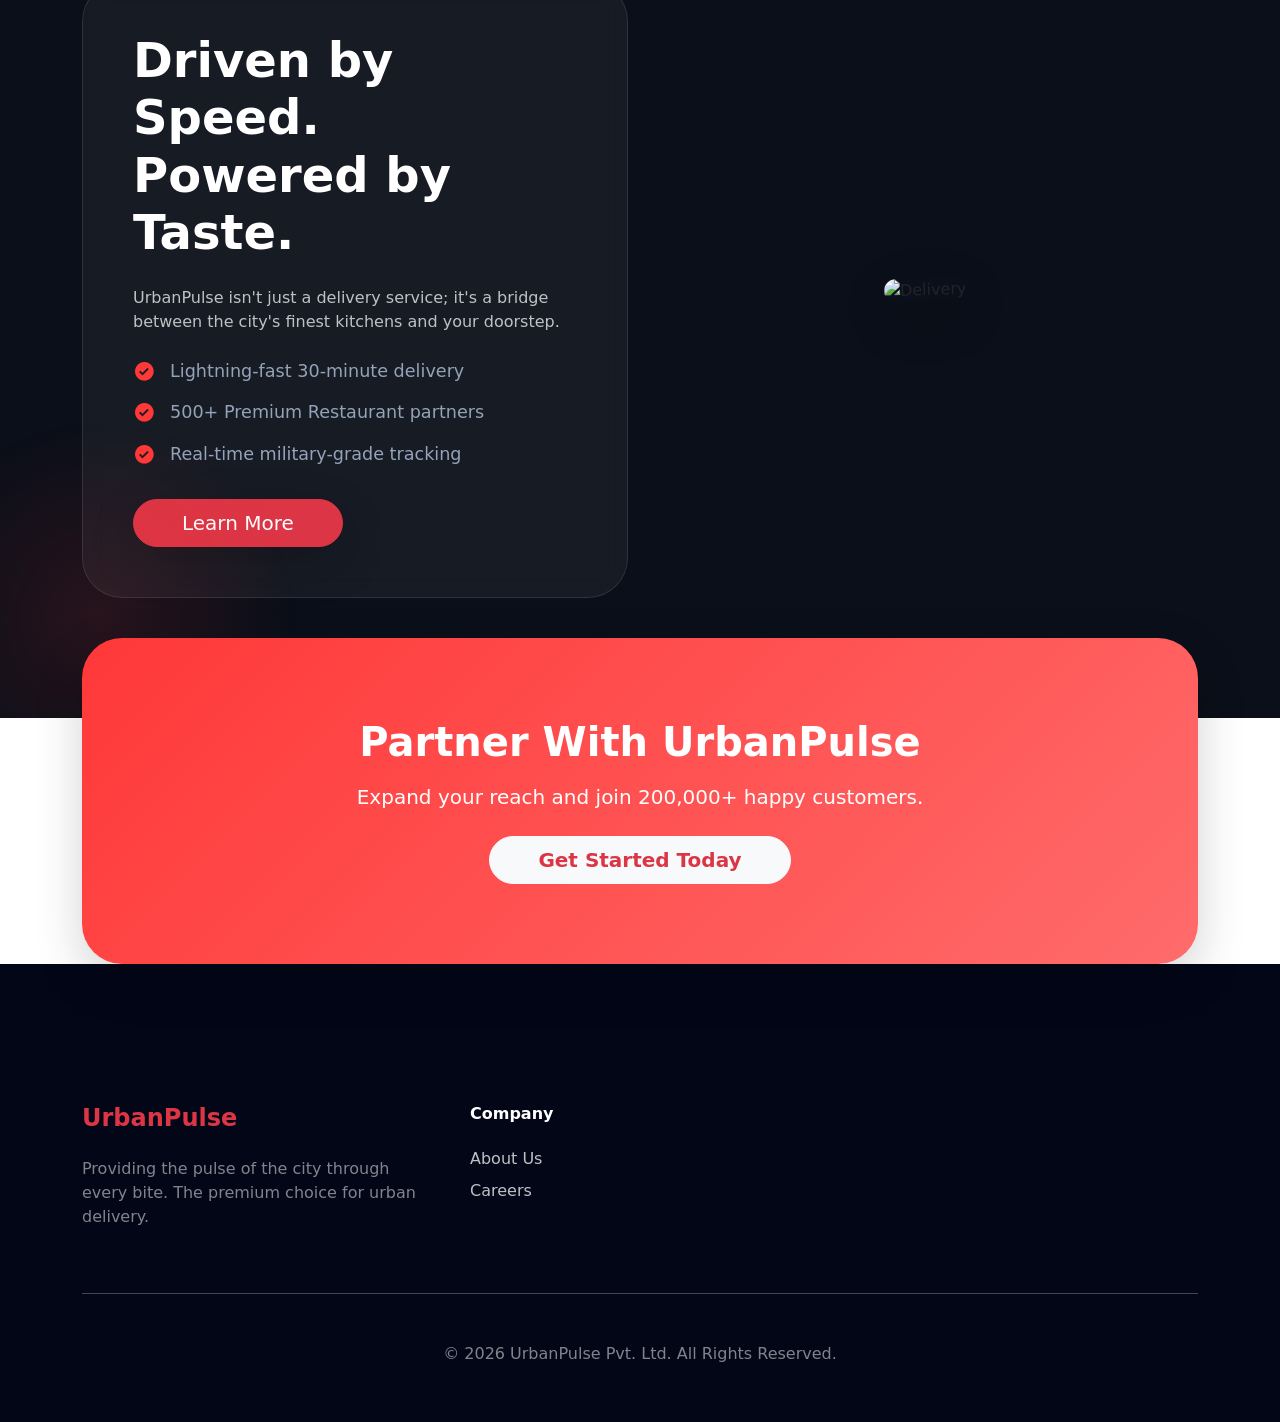
==== commit 8a8ea25a: "push" ====
--- a/index.html
+++ b/index.html
@@ -20,216 +20,113 @@
 
 <body>
 
-  <!-- Navbar -->
-  <header class="bg-white shadow-sm">
+  <header class="bg-white sticky-top shadow-sm">
     <div class="container d-flex justify-content-between align-items-center py-3">
-      <div class="d-flex align-items-center gap-3">
-        <img src="img/up.png" alt="UrbanPulse Logo" height="65">
-        <span class="fw-bold fs-4">UrbanPulse</span>
+      <div class="d-flex align-items-center gap-2">
+        <img src="img/up.png" alt="Logo" height="50">
+        <span class="fw-bold fs-3 tracking-tight">Urban<span class="text-danger">Pulse</span></span>
       </div>
-      <a href="ordernow.php" class="btn btn-outline-dark">Order Now</a>
+      <div class="d-none d-md-flex gap-4 fw-semibold text-muted">
+        <a href="#" class="text-decoration-none text-dark">Home</a>
+        <a href="#" class="text-decoration-none text-muted">Restaurants</a>
+        <a href="#" class="text-decoration-none text-muted">Offers</a>
+      </div>
+      <a href="ordernow.php" class="btn btn-dark rounded-pill px-4">Order Now</a>
     </div>
   </header>
 
-  <!-- Hero -->
-  <section class="picsearch text-center position-relative">
-    <img src="img/pic1.jpg" class="img-fluid w-100" alt="Food Banner">
+  <section class="hero-glass text-center text-white">
+    <div class="container">
+      <h1 class="display-3 fw-bold mb-4">Your Hunger, <span class="text-danger">Our Passion.</span></h1>
+      <p class="lead mb-5 opacity-75">The fastest way to get your favorite meals delivered.</p>
 
-    <div class="position-absolute top-50 start-50 translate-middle text-white">
-      <h2 class="fw-bold">Your Hunger, Our Passion!</h2>
-
-      <div class="mt-3 d-flex gap-2 justify-content-center">
-        <input type="text" class="form-control w-auto" placeholder="Restaurants or Cuisine">
-        <button class="btn btn-dark">Find Restaurants</button>
+      <div class="search-container d-flex align-items-center">
+        <i class='bx bx-search fs-4 ms-3 opacity-50'></i>
+        <input type="text" class="form-control" placeholder="What are you craving today?">
+        <button class="btn btn-danger rounded-pill px-5 py-2 fw-bold">Find Food</button>
       </div>
     </div>
   </section>
 
-  <!-- Fresh Banner -->
-  <div class="container text-center my-5">
-    <h4>UrbanPulse Fresh</h4>
-    <img src="img/Untitled.png" class="img-fluid mt-3" alt="Fresh Banner">
-  </div>
-
-  <hr>
-
-  <!-- Featured -->
-  <div class="container my-5">
-    <div class="d-flex justify-content-between">
-      <h5 class="fw-bold">FEATURED RESTAURANTS</h5>
-      <a href="#">View All</a>
+  <div class="container my-5 py-5">
+    <div class="d-flex justify-content-between align-items-end mb-4">
+      <div>
+        <h6 class="text-danger fw-bold text-uppercase">Top Picks</h6>
+        <h2 class="fw-bold">Featured Restaurants</h2>
+      </div>
+      <a href="#" class="btn btn-link text-danger text-decoration-none fw-bold">View All <i
+          class='bx bx-right-arrow-alt'></i></a>
     </div>
 
-    <div class="row g-4 mt-2">
-
+    <div class="row g-4">
       <div class="col-md-3">
-        <div class="card h-100">
-          <img src="img/restruation.webp" class="card-img-top" alt="Grilled Chicken">
+        <div class="card featured-card h-100">
+          <img src="img/restruation.webp" class="card-img-top" alt="Food">
           <div class="card-body">
-            <h6>Hyper - Flame-Kissed Grilled Chicken</h6>
+            <h5 class="fw-bold mb-1">Hyper Grilled</h5>
+            <p class="text-muted small mb-0">Flame-Kissed Chicken • 20-30 min</p>
           </div>
         </div>
       </div>
-
-      <div class="col-md-3">
-        <div class="card h-100">
-          <img src="img/pasta.webp" class="card-img-top" alt="Pasta">
-          <div class="card-body">
-            <h6>New Golden Eera - Creamy Alfredo Pasta</h6>
-          </div>
-        </div>
-      </div>
-
-      <div class="col-md-3">
-        <div class="card h-100">
-          <img src="img/sushiroll.webp" class="card-img-top" alt="Sushi">
-          <div class="card-body">
-            <h6>Mustang - Artfully Crafted Sushi Rolls</h6>
-          </div>
-        </div>
-      </div>
-
-      <div class="col-md-3">
-        <div class="card h-100">
-          <img src="img/MargheritaPizza.webp" class="card-img-top" alt="Pizza">
-          <div class="card-body">
-            <h6>Saffron Indian Kitchen - Margherita Pizza</h6>
-          </div>
-        </div>
-      </div>
-
     </div>
   </div>
 
-  <!-- ================= ABOUT US SECTION ================= -->
-  <section class="about-modern py-5">
+  <section class="about-modern">
     <div class="container">
       <div class="row align-items-center">
-
-        <!-- Left Content -->
-        <div class="col-lg-6">
-          <h2 class="fw-bold mb-4 text-white">Driven by Speed. Powered by Taste.</h2>
-
-          <p class="text-light lead">
-            UrbanPulse brings the city's best restaurants to your doorstep.
-            Fast delivery, real-time tracking, and a seamless experience
-            designed for modern food lovers.
-          </p>
-
-          <ul class="about-features mt-4">
-            <li>⚡ Lightning-fast delivery</li>
-            <li>🍔 Premium restaurant partners</li>
-            <li>📍 Live order tracking</li>
-            <li>💳 Safe & easy payments</li>
-          </ul>
-
-          <a href="#" class="btn btn-danger mt-4 px-4">
-            Explore More
-          </a>
+        <div class="col-lg-6 mb-5 mb-lg-0">
+          <div class="glass-content">
+            <h2 class="display-5 fw-bold text-white mb-4">Driven by Speed.<br>Powered by Taste.</h2>
+            <p class="mb-4 text-light opacity-75">UrbanPulse isn't just a delivery service; it's a bridge between the
+              city's finest kitchens and your doorstep.</p>
+            <ul class="about-features p-0">
+              <li><i class='bx bxs-check-circle'></i> Lightning-fast 30-minute delivery</li>
+              <li><i class='bx bxs-check-circle'></i> 500+ Premium Restaurant partners</li>
+              <li><i class='bx bxs-check-circle'></i> Real-time military-grade tracking</li>
+            </ul>
+            <button class="btn btn-danger btn-lg rounded-pill px-5 mt-3 shadow-lg">Learn More</button>
+          </div>
         </div>
-
-        <!-- Right Image -->
-        <div class="col-lg-6 text-center mt-4 mt-lg-0">
-          <img src="img/delivery.png" class="img-fluid rounded shadow-lg" alt="UrbanPulse Delivery">
+        <div class="col-lg-6 text-center">
+          <div class="position-relative p-4">
+            <img src="img/delivery.png" class="img-fluid rounded-5 shadow-lg"
+              style="transform: rotate(-2deg); max-height: 450px;" alt="Delivery">
+          </div>
         </div>
-
       </div>
     </div>
   </section>
 
+  <div class="container">
+    <section class="partner-cta text-white text-center shadow-lg">
+      <h2 class="fw-bold display-6 mb-3">Partner With UrbanPulse</h2>
+      <p class="lead mb-4 opacity-90">Expand your reach and join 200,000+ happy customers.</p>
+      <a href="mailto:partner@urbanpulse.com" class="btn btn-light btn-lg rounded-pill px-5 fw-bold text-danger">Get
+        Started Today</a>
+    </section>
+  </div>
 
-
-  <!-- ================= DOWNLOAD APP SECTION ================= -->
-  <section class="py-5 bg-light">
+  <footer class="text-white">
     <div class="container">
-      <div class="row align-items-center">
-
-        <!-- App Preview -->
-        <div class="col-lg-6 text-center mb-4 mb-lg-0">
-          <img src="img/app-preview.png" alt="UrbanPulse App" class="img-fluid" style="max-width:320px;">
+      <div class="row g-5">
+        <div class="col-md-4">
+          <h4 class="fw-bold mb-4 text-danger">UrbanPulse</h4>
+          <p class="opacity-50">Providing the pulse of the city through every bite. The premium choice for urban
+            delivery.</p>
         </div>
-
-        <!-- Text Content -->
-        <div class="col-lg-6">
-          <h2 class="fw-bold mb-3">Get the UrbanPulse App</h2>
-          <p class="lead">
-            Order food anytime, anywhere. Experience faster checkout,
-            exclusive app-only offers, and live order tracking.
-          </p>
-
-          <div class="d-flex gap-3 mt-4">
-            <img src="img/appstore.png" alt="Download on App Store" height="50">
-            <img src="img/googleplay.png" alt="Get it on Google Play" height="50">
-          </div>
-        </div>
-
-      </div>
-    </div>
-  </section>
-
-
-
-  <!-- ================= RESTAURANT PARTNER CTA ================= -->
-  <section class="py-5 bg-danger text-white text-center">
-    <div class="container">
-      <h2 class="fw-bold mb-3">Partner With UrbanPulse</h2>
-      <p class="lead">
-        Grow your restaurant business and reach over 200,000+ active customers.
-        Increase your visibility and boost your sales with us.
-      </p>
-
-      <a href="mailto:support@example.com?subject=Restaurant Partnership Request"
-        class="btn btn-light btn-lg mt-3 px-5">
-        Send a Request
-      </a>
-    </div>
-  </section>
-
-  <!-- Footer -->
-  <footer class="bg-dark text-white pt-5">
-    <div class="container">
-      <div class="row">
-
-        <div class="col-md-3">
-          <h5>WE'RE URBANPULSE</h5>
-          <ul class="list-unstyled">
-            <li><a href="#" class="text-white">About Us</a></li>
-            <li><a href="#" class="text-white">Delivery Charges</a></li>
-            <li><a href="#" class="text-white">Blog</a></li>
+        <div class="col-md-2">
+          <h6 class="fw-bold mb-4">Company</h6>
+          <ul class="list-unstyled opacity-75">
+            <li class="mb-2"><a href="#" class="text-white text-decoration-none">About Us</a></li>
+            <li class="mb-2"><a href="#" class="text-white text-decoration-none">Careers</a></li>
           </ul>
         </div>
-
-        <div class="col-md-3">
-          <h5>GET HELP</h5>
-          <ul class="list-unstyled">
-            <li><a href="#" class="text-white">FAQs</a></li>
-            <li><a href="#" class="text-white">Contact</a></li>
-          </ul>
-        </div>
-
-        <div class="col-md-3">
-          <h5>CALL US</h5>
-          <p>5970477, 9802034008</p>
-        </div>
-
-        <div class="col-md-3">
-          <h5>CONNECT</h5>
-          <a href="#"><i class="bx bxl-facebook text-white fs-4"></i></a>
-          <a href="#"><i class="bx bxl-instagram text-white fs-4"></i></a>
-          <a href="#"><i class="bx bxl-youtube text-white fs-4"></i></a>
-        </div>
-
       </div>
-
-      <hr class="border-light">
-
-      <div class="text-center pb-3">
-        <p>© 2025 UrbanPulse Pvt. Ltd. All Rights Reserved.</p>
-      </div>
+      <hr class="my-5 opacity-25">
+      <p class="text-center opacity-50">© 2026 UrbanPulse Pvt. Ltd. All Rights Reserved.</p>
     </div>
   </footer>
 
-  <script src="script.js"></script>
 </body>
 
 </html>
--- a/style.css
+++ b/style.css
@@ -1,167 +1,123 @@
-/* ================= GLOBAL BRAND SETTINGS ================= */
+/* ================= MODERN RESET & VARS ================= */
+:root {
+  --primary-red: #ff3838;
+  --dark-bg: #0b0f19;
+  --deep-dark: #161c2d;
+  --glass: rgba(255, 255, 255, 0.05);
+  --glass-border: rgba(255, 255, 255, 0.1);
+  --soft-shadow: 0 20px 40px rgba(0,0,0,0.1);
+}
 
 body {
   font-family: 'Winky Sans', sans-serif;
-  background-color: #f8f9fa;
-  margin: 0;
-  padding: 0;
-}
-
-h1, h2, h3, h4, h5 {
-  letter-spacing: 0.5px;
-}
-
-/* Brand Colors */
-:root {
-  --primary-red: #E53935;
-  --dark-bg: #0F172A;
-  --deep-dark: #1E293B;
-  --soft-light: #E5E7EB;
+  background-color: #ffffff;
+  color: #1e293b;
+  overflow-x: hidden;
 }
 
 /* ================= HERO SECTION ================= */
-
-.picsearch {
-  position: relative;
+.hero-glass {
+  height: 85vh;
+  background: linear-gradient(rgba(0,0,0,0.4), rgba(0,0,0,0.7)), url('img/pic1.jpg') center/cover no-repeat;
+  display: flex;
+  align-items: center;
+  border-bottom-left-radius: 50px;
+  border-bottom-right-radius: 50px;
 }
 
-.picsearch img {
-  height: 550px;
-  object-fit: cover;
-  filter: brightness(60%);
+.search-container {
+  background: rgba(255, 255, 255, 0.1);
+  backdrop-filter: blur(15px);
+  padding: 15px;
+  border-radius: 100px;
+  border: 1px solid var(--glass-border);
+  box-shadow: 0 10px 30px rgba(0,0,0,0.2);
+  max-width: 600px;
+  margin: 0 auto;
 }
 
-.picsearch h2 {
-  font-size: 2.5rem;
+.search-container input {
+  background: transparent !important;
+  border: none !important;
+  color: white !important;
+  padding-left: 20px;
 }
 
-.picsearch input {
-  border-radius: 30px;
-  padding: 10px 20px;
+.search-container input::placeholder { color: rgba(255,255,255,0.6); }
+
+/* ================= FEATURED CARDS ================= */
+.featured-card {
+  border: none;
+  border-radius: 25px;
+  transition: all 0.4s cubic-bezier(0.175, 0.885, 0.32, 1.275);
+  background: #fff;
+  box-shadow: 5px 5px 15px rgba(0,0,0,0.05);
 }
 
-.picsearch button {
-  border-radius: 30px;
-  background-color: var(--primary-red);
-  border: none;
+.featured-card:hover {
+  transform: translateY(-12px) scale(1.02);
+  box-shadow: 0 30px 60px rgba(0,0,0,0.12);
 }
 
-.picsearch button:hover {
-  background-color: #c62828;
-}
-
-/* ================= FEATURED CARDS ================= */
-
-.card {
-  transition: all 0.3s ease;
-  border: none;
-  border-radius: 15px;
-  overflow: hidden;
-}
-
-.card:hover {
-  transform: translateY(-8px);
-  box-shadow: 0 10px 30px rgba(0,0,0,0.15);
-}
-
-.card img {
-  height: 200px;
+.featured-card img {
+  border-radius: 25px 25px 0 0;
+  height: 220px;
   object-fit: cover;
 }
 
 /* ================= ABOUT SECTION ================= */
-
 .about-modern {
-  background: linear-gradient(
-    135deg,
-    var(--dark-bg) 0%,
-    var(--deep-dark) 60%,
-    #020617 100%
-  );
+  background: var(--dark-bg);
+  padding: 120px 0;
   position: relative;
   overflow: hidden;
 }
 
-.about-modern::before {
+/* Background Glows */
+.about-modern::after {
   content: "";
   position: absolute;
-  width: 400px;
-  height: 400px;
-  background: radial-gradient(circle, rgba(229,57,53,0.25), transparent);
-  top: -120px;
-  right: -120px;
+  width: 400px; height: 400px;
+  background: radial-gradient(circle, rgba(255,56,56,0.12), transparent 70%);
+  bottom: -100px; left: -100px;
 }
 
-.about-modern h2 {
-  color: white;
-}
-
-.about-modern p {
-  color: var(--soft-light);
-}
-
-.about-features {
-  list-style: none;
-  padding: 0;
+.glass-content {
+  background: var(--glass);
+  backdrop-filter: blur(12px);
+  border: 1px solid var(--glass-border);
+  padding: 50px;
+  border-radius: 40px;
 }
 
 .about-features li {
-  color: var(--soft-light);
-  margin-bottom: 12px;
-  font-size: 16px;
+  list-style: none;
+  color: #94a3b8;
+  font-size: 1.1rem;
+  margin-bottom: 15px;
+  display: flex;
+  align-items: center;
 }
 
-/* About Button */
-.about-modern .btn-danger {
-  background: var(--primary-red);
-  border: none;
-  transition: 0.3s;
+.about-features li i {
+  color: var(--primary-red);
+  margin-right: 15px;
+  font-size: 1.4rem;
 }
 
-.about-modern .btn-danger:hover {
-  background: #c62828;
-  transform: translateY(-3px);
-  box-shadow: 0 8px 20px rgba(229,57,53,0.4);
-}
-
-/* ================= DOWNLOAD SECTION ================= */
-
-.bg-light {
-  background-color: #f8f9fa !important;
-}
-
-/* ================= CTA SECTION ================= */
-
-.bg-danger {
-  background-color: var(--primary-red) !important;
-}
-
-.bg-danger .btn-light {
-  transition: 0.3s;
-  border-radius: 30px;
-}
-
-.bg-danger .btn-light:hover {
-  background-color: white;
-  transform: scale(1.05);
-  box-shadow: 0 8px 20px rgba(0,0,0,0.2);
+/* ================= PARTNER CTA ================= */
+.partner-cta {
+  background: linear-gradient(135deg, var(--primary-red), #ff6b6b);
+  border-radius: 40px;
+  padding: 80px 40px;
+  margin-top: -80px;
+  position: relative;
+  z-index: 10;
+  box-shadow: 0 20px 50px rgba(229, 57, 53, 0.3);
 }
 
 /* ================= FOOTER ================= */
-
 footer {
-  background-color: var(--dark-bg);
-}
-
-footer a {
-  text-decoration: none;
-  transition: 0.3s;
-}
-
-footer a:hover {
-  color: var(--primary-red) !important;
-}
-
-footer hr {
-  opacity: 0.2;
+  background: #020617;
+  padding: 140px 0 40px 0 !important;
 }
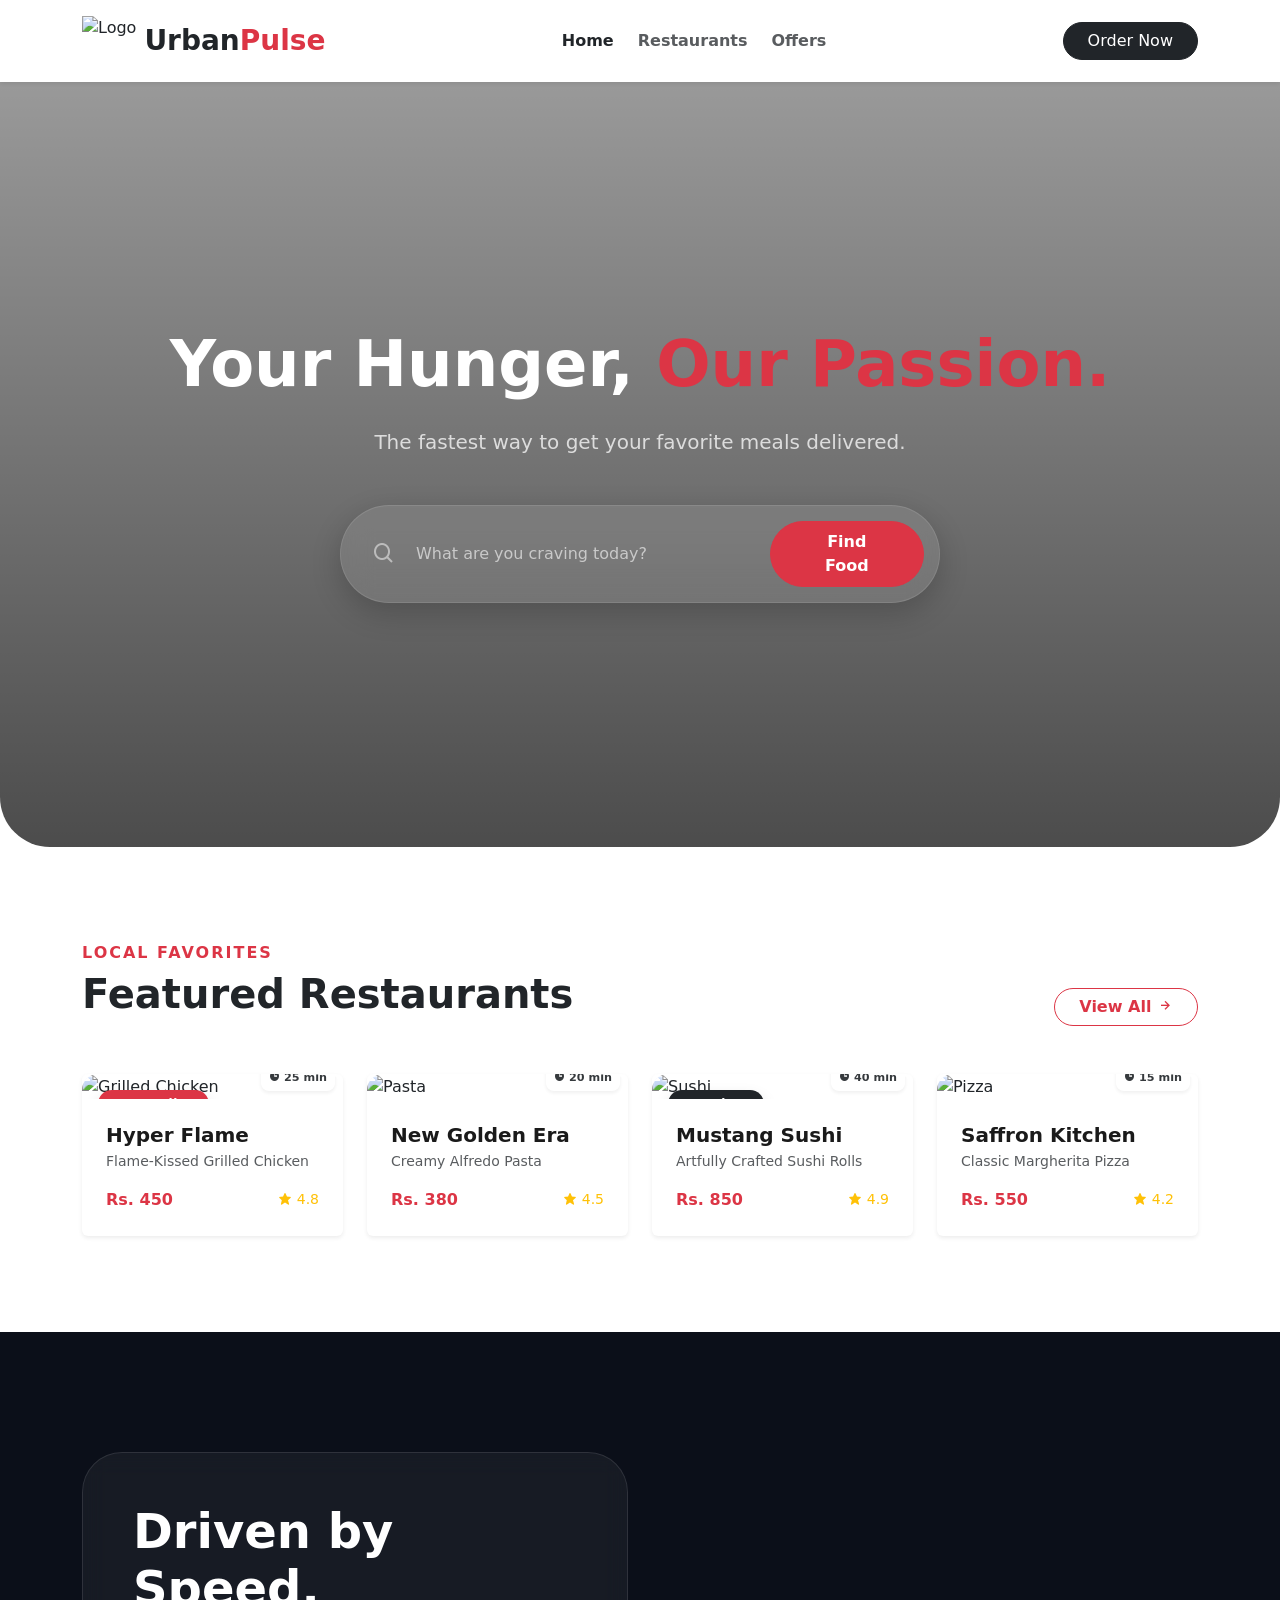
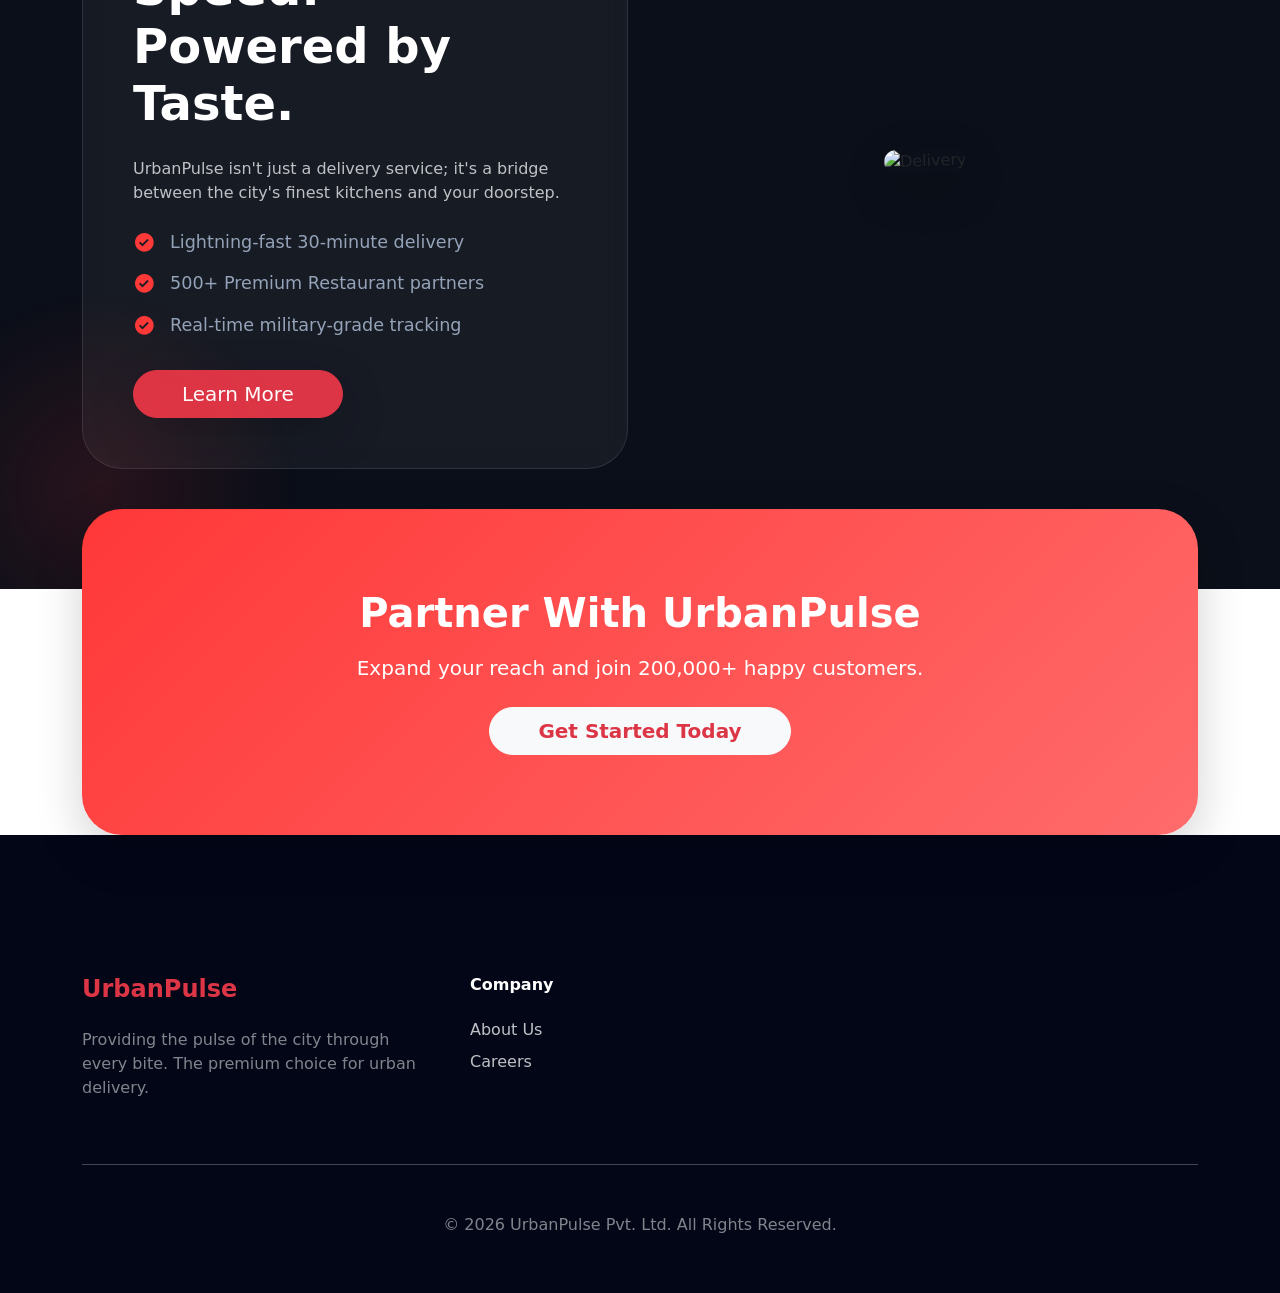
==== commit d9435ec2: "push" ====
--- a/index.html
+++ b/index.html
@@ -49,25 +49,104 @@
   </section>
 
   <div class="container my-5 py-5">
-    <div class="d-flex justify-content-between align-items-end mb-4">
+    <div class="d-flex justify-content-between align-items-end mb-5">
       <div>
-        <h6 class="text-danger fw-bold text-uppercase">Top Picks</h6>
-        <h2 class="fw-bold">Featured Restaurants</h2>
-      </div>
-      <a href="#" class="btn btn-link text-danger text-decoration-none fw-bold">View All <i
+        <h6 class="text-danger fw-bold text-uppercase mb-2" style="letter-spacing: 2px;">Local Favorites</h6>
+        <h2 class="fw-bold display-6">Featured Restaurants</h2>
+      </div>
+      <a href="#" class="btn btn-outline-danger rounded-pill px-4 fw-bold">View All <i
           class='bx bx-right-arrow-alt'></i></a>
     </div>
 
     <div class="row g-4">
-      <div class="col-md-3">
-        <div class="card featured-card h-100">
-          <img src="img/restruation.webp" class="card-img-top" alt="Food">
-          <div class="card-body">
-            <h5 class="fw-bold mb-1">Hyper Grilled</h5>
-            <p class="text-muted small mb-0">Flame-Kissed Chicken • 20-30 min</p>
-          </div>
-        </div>
-      </div>
+
+      <div class="col-md-3">
+        <div class="card featured-card h-100 shadow-sm border-0">
+          <div class="position-relative overflow-hidden rounded-top-4">
+            <img src="img/restruation.webp" class="card-img-top" alt="Grilled Chicken">
+            <span class="badge bg-danger position-absolute top-0 start-0 m-3 rounded-pill px-3 py-2 shadow">Best
+              Seller</span>
+            <div class="delivery-time position-absolute bottom-0 end-0 m-2 px-2 py-1 bg-white rounded-3 shadow-sm">
+              <small class="fw-bold text-dark"><i class='bx bxs-time'></i> 25 min</small>
+            </div>
+          </div>
+          <div class="card-body p-4">
+            <h5 class="fw-bold mb-1">Hyper Flame</h5>
+            <p class="text-muted small mb-3">Flame-Kissed Grilled Chicken</p>
+            <div class="d-flex justify-content-between align-items-center">
+              <span class="fw-bold text-danger">Rs. 450</span>
+              <div class="rating text-warning small">
+                <i class='bx bxs-star'></i> 4.8
+              </div>
+            </div>
+          </div>
+        </div>
+      </div>
+
+      <div class="col-md-3">
+        <div class="card featured-card h-100 shadow-sm border-0">
+          <div class="position-relative overflow-hidden rounded-top-4">
+            <img src="img/pasta.webp" class="card-img-top" alt="Pasta">
+            <div class="delivery-time position-absolute bottom-0 end-0 m-2 px-2 py-1 bg-white rounded-3 shadow-sm">
+              <small class="fw-bold text-dark"><i class='bx bxs-time'></i> 20 min</small>
+            </div>
+          </div>
+          <div class="card-body p-4">
+            <h5 class="fw-bold mb-1">New Golden Era</h5>
+            <p class="text-muted small mb-3">Creamy Alfredo Pasta</p>
+            <div class="d-flex justify-content-between align-items-center">
+              <span class="fw-bold text-danger">Rs. 380</span>
+              <div class="rating text-warning small">
+                <i class='bx bxs-star'></i> 4.5
+              </div>
+            </div>
+          </div>
+        </div>
+      </div>
+
+      <div class="col-md-3">
+        <div class="card featured-card h-100 shadow-sm border-0">
+          <div class="position-relative overflow-hidden rounded-top-4">
+            <img src="img/sushiroll.webp" class="card-img-top" alt="Sushi">
+            <span class="badge bg-dark position-absolute top-0 start-0 m-3 rounded-pill px-3 py-2 shadow">Premium</span>
+            <div class="delivery-time position-absolute bottom-0 end-0 m-2 px-2 py-1 bg-white rounded-3 shadow-sm">
+              <small class="fw-bold text-dark"><i class='bx bxs-time'></i> 40 min</small>
+            </div>
+          </div>
+          <div class="card-body p-4">
+            <h5 class="fw-bold mb-1">Mustang Sushi</h5>
+            <p class="text-muted small mb-3">Artfully Crafted Sushi Rolls</p>
+            <div class="d-flex justify-content-between align-items-center">
+              <span class="fw-bold text-danger">Rs. 850</span>
+              <div class="rating text-warning small">
+                <i class='bx bxs-star'></i> 4.9
+              </div>
+            </div>
+          </div>
+        </div>
+      </div>
+
+      <div class="col-md-3">
+        <div class="card featured-card h-100 shadow-sm border-0">
+          <div class="position-relative overflow-hidden rounded-top-4">
+            <img src="img/MargheritaPizza.webp" class="card-img-top" alt="Pizza">
+            <div class="delivery-time position-absolute bottom-0 end-0 m-2 px-2 py-1 bg-white rounded-3 shadow-sm">
+              <small class="fw-bold text-dark"><i class='bx bxs-time'></i> 15 min</small>
+            </div>
+          </div>
+          <div class="card-body p-4">
+            <h5 class="fw-bold mb-1">Saffron Kitchen</h5>
+            <p class="text-muted small mb-3">Classic Margherita Pizza</p>
+            <div class="d-flex justify-content-between align-items-center">
+              <span class="fw-bold text-danger">Rs. 550</span>
+              <div class="rating text-warning small">
+                <i class='bx bxs-star'></i> 4.2
+              </div>
+            </div>
+          </div>
+        </div>
+      </div>
+
     </div>
   </div>
 
--- a/style.css
+++ b/style.css
@@ -47,22 +47,50 @@
 
 /* ================= FEATURED CARDS ================= */
 .featured-card {
-  border: none;
-  border-radius: 25px;
-  transition: all 0.4s cubic-bezier(0.175, 0.885, 0.32, 1.275);
-  background: #fff;
-  box-shadow: 5px 5px 15px rgba(0,0,0,0.05);
+  border-radius: 24px;
+  overflow: hidden;
+  transition: transform 0.4s cubic-bezier(0.165, 0.84, 0.44, 1), box-shadow 0.4s ease;
 }
 
 .featured-card:hover {
-  transform: translateY(-12px) scale(1.02);
-  box-shadow: 0 30px 60px rgba(0,0,0,0.12);
+  transform: translateY(-10px);
+  box-shadow: 0 20px 40px rgba(0, 0, 0, 0.1) !important;
 }
 
-.featured-card img {
-  border-radius: 25px 25px 0 0;
-  height: 220px;
+.featured-card .card-img-top {
+  height: 200px;
   object-fit: cover;
+  transition: transform 0.6s ease;
+}
+
+.featured-card:hover .card-img-top {
+  transform: scale(1.1);
+}
+
+.delivery-time {
+  z-index: 2;
+  font-size: 0.8rem;
+  opacity: 0.9;
+}
+
+.badge {
+  font-size: 0.75rem;
+  font-weight: 600;
+  letter-spacing: 0.5px;
+}
+
+.rating i {
+  vertical-align: middle;
+  margin-top: -3px;
+}
+
+.card-body h5 {
+  color: #1a1a1a;
+  transition: color 0.3s ease;
+}
+
+.featured-card:hover h5 {
+  color: var(--primary-red);
 }
 
 /* ================= ABOUT SECTION ================= */
